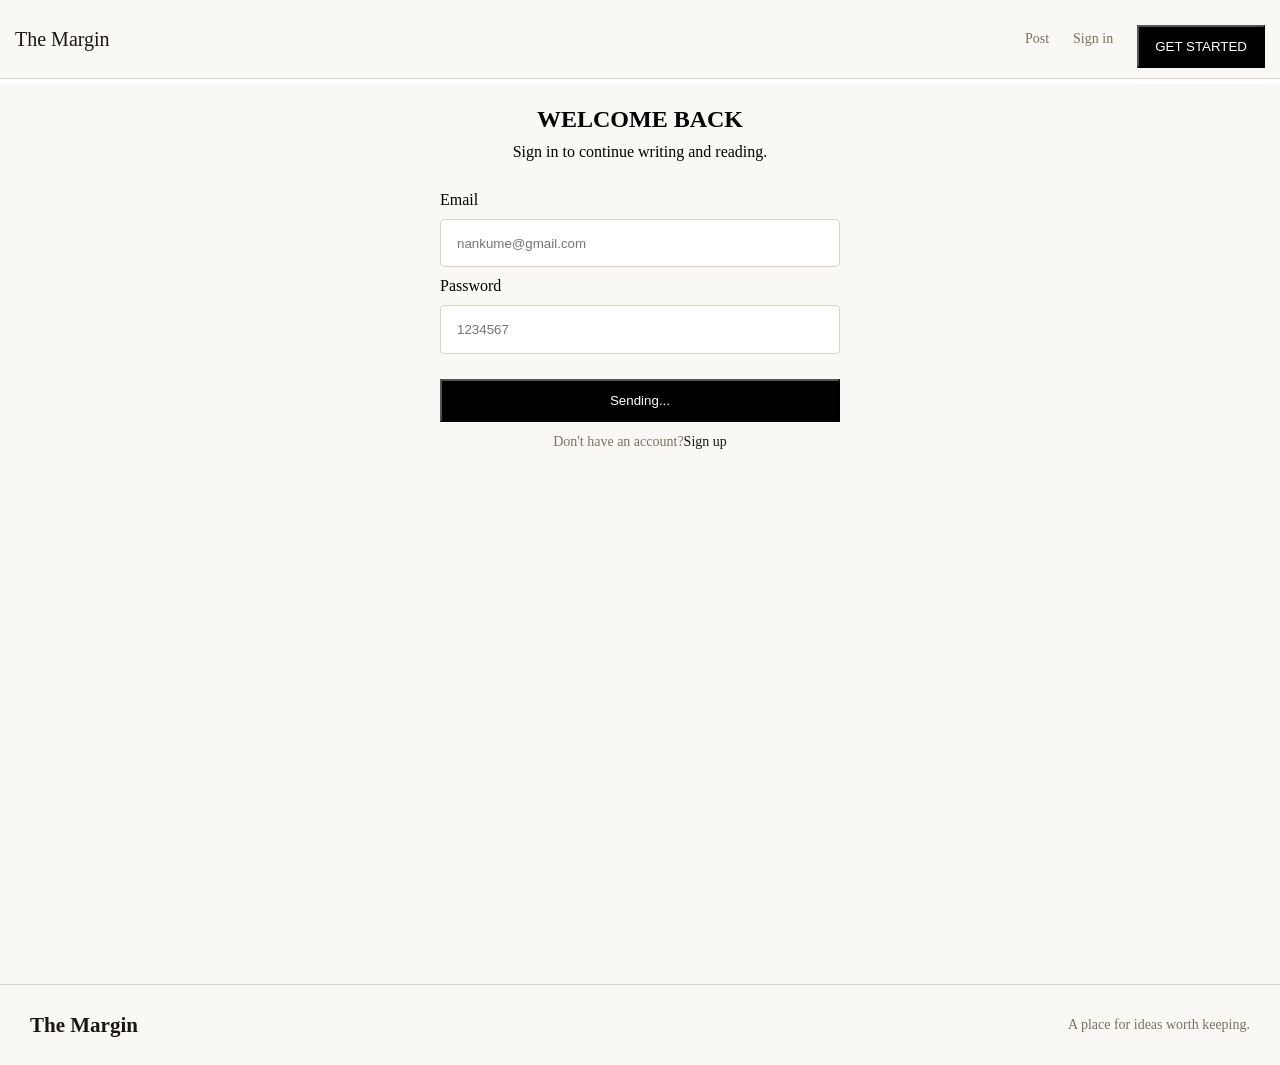
==== home-logged in/logged in .html @ 0592fa06 "initial commit" ====
<!DOCTYPE html>
<html lang="en">
<head>
    <meta charset="UTF-8">
    <meta name="viewport" content="width=device-width, initial-scale=1.0">
    <title>Register</title>
    <link rel="stylesheet" href="logged in .css">
</head>
<body>
<header class="content">
<div class="view">The Margin</div>
<nav>
    <a href="#">Post</a>
<a href="#">Sign in</a>
<button>GET STARTED</button>
</nav>
</header>
<section class="inform">
    <form id="loginForm">

        <h1 class="back">WELCOME BACK</h1>
        <p class="sigh">Sign in to continue writing and reading.</p>
        
        <label class="have">Email</label>
        <input id="email" placeholder="nankume@gmail.com" required>
        <label>Password</label>
        <input id="password" placeholder="1234567" required>
        <button id="submitBtn" type="submit" class="down">Create account</button>
    
    </form>
    <p class="type">Don't have an account? <a class="sign-up" href="../register/register.html">Sign up</a></p>
</section>
<div class="footer">
    <h2>The Margin</h2>
    <p class="place">A place for ideas worth keeping.</p>
</div>
<script src="../home-logged in/API/api.js"></script>
<script>
    async function loginStudent(email, password) { 
  const data = await apiRequest("/api/auth/login", { 
    method: "POST", 
    body: JSON.stringify({ email, password }), 
  }); 
  
  localStorage.setItem("token", data.token); 
  localStorage.setItem("student", JSON.stringify(data.student)); 
  
  return data.student; 
} 
 submitBtn.textContent = "Sending...";

document.getElementById("loginForm").addEventListener("submit", async (e) => { 
  e.preventDefault(); 
  try { 
    await loginStudent( 
      document.getElementById("email").value, 
      document.getElementById("password").value 
    ); 
    window.location.href = "./logged in.html"; 
  } catch (err) { 
    alert(err.message); // e.g. "Invalid email or password" 
  } 
}); 
</script>

</body>
</html>
---- home-logged in/logged in .css ----
* {
    margin: 0;
    padding: 0;
    box-sizing:border-box ;
}
header {
    width: 100%;
    display: flex;
    justify-content: space-between;
    background-color:#FAF8F4;
    border-bottom: 1px solid;
    align-items: center;
    padding-bottom: 10px;
    border-color: #D9D2C5;
}
.view {
    display: flex;
    margin-top:10px ;
    align-items: center;
   gap: 1px;
 padding-left: 15px;
 font-weight: 400;
 font-size: 20px;
 color: #1A1610;

}
a {
    text-decoration: none;
    color: #7A7060;
    font-size: 14px;
    font-weight: 400;

}
nav {
    display: flex;
    justify-content: space-evenly;
    gap: 24px;
    align-items: center;
    margin-top: 10px;
    padding-right: 15px;
}
.inform {
    width: 100%;
    height: 100vh;
    display: flex;
   background-color: #FAF8F4;
    align-items: flex-start;
    flex-direction: column;
    margin-top: 5px;
}

form {
    display: flex;
    flex-direction: column;
    justify-content: center;
    align-self: center;
    padding-bottom: 12px;
    padding-left: 16px;
    padding-right: 16px;
    padding-top: 12px;
    margin-top: 10px;
    gap: 10px;
}
.have {
    margin-top: 20px;
}
.back {
    align-self: center;
}
.sigh {
    align-self: center;
}
input {
    width: 400px;
    height: 48.4px;
    border-radius: 4px;
    border: 1px solid;
    padding-top: 12px;
    padding-right: 16px;
    padding-left: 16px;
    padding-bottom: 12px;
    border-color: rgba(217, 210, 197, 1);
}
button {
    background-color: black;
    color: white;
    padding-top: 12px ;
    padding-right: 16px;
    padding-bottom: 12px;
    padding-left: 16px;
    margin-top: 15px ;
}
.type {
    display: flex;
    align-self: center;
    justify-content: center;
    font-weight: 400;
    font-size: 14px;
    color: #7A7060;
}
.footer {
    display: flex;
    justify-content: space-between;
    border-top: 1px solid;
height:60px ;
align-items: center;
border-color:#D9D2C5 ;
padding-top: 40px;
padding-bottom: 40px;
padding-left: 30px;
padding-right: 30px;
background-color: #FAF8F4;
color: #1A1610;
font-size: 14px;
font-weight: 400;
}
.place {
    font-size: 14px;
    font-weight: 400;
    color: #7A7060;
}

.sign-up{
    text-decoration: none;
    color: #1A1610
}
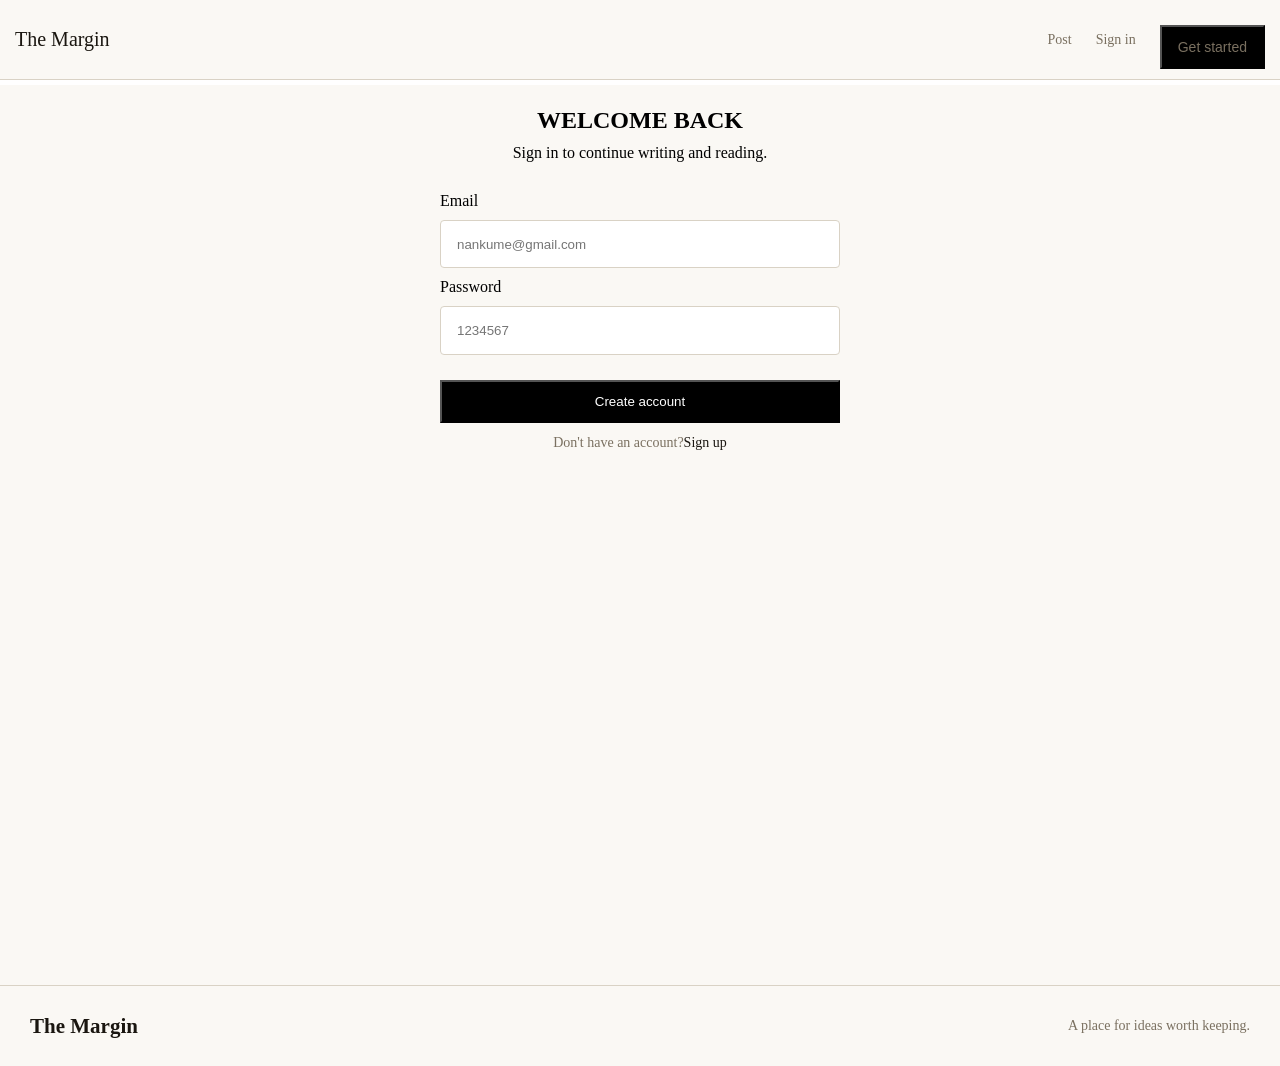
==== commit cbea5c6f: "initial commit" ====
--- a/home-logged in/logged in .html
+++ b/home-logged in/logged in .html
@@ -9,10 +9,14 @@
 <body>
 <header class="content">
 <div class="view">The Margin</div>
-<nav>
-    <a href="#">Post</a>
-<a href="#">Sign in</a>
-<button>GET STARTED</button>
+<nav id="not-login">
+    <a href="../index.html">Post</a>
+    <a href="./logged in .html">Sign in</a>
+    <button><a href="../register/register.html">Get started</a></button>
+</nav>
+<nav id="login" style="display: none;">
+    <a href="../index.html">Post</a>
+    <button class="write-post" style="background-color: #b8651a;"><a href="./Blog details/CULTURE/Culture.html">Write</a></button>
 </nav>
 </header>
 <section class="inform">
@@ -36,31 +40,47 @@
 </div>
 <script src="../home-logged in/API/api.js"></script>
 <script>
-    async function loginStudent(email, password) { 
-  const data = await apiRequest("/api/auth/login", { 
-    method: "POST", 
-    body: JSON.stringify({ email, password }), 
-  }); 
-  
-  localStorage.setItem("token", data.token); 
-  localStorage.setItem("student", JSON.stringify(data.student)); 
-  
-  return data.student; 
-} 
- submitBtn.textContent = "Sending...";
+    const token = localStorage.getItem("token");
 
-document.getElementById("loginForm").addEventListener("submit", async (e) => { 
-  e.preventDefault(); 
-  try { 
-    await loginStudent( 
-      document.getElementById("email").value, 
-      document.getElementById("password").value 
-    ); 
-    window.location.href = "./logged in.html"; 
-  } catch (err) { 
-    alert(err.message); // e.g. "Invalid email or password" 
-  } 
-}); 
+    if (token == null || token == "") {
+        document.getElementById("not-login").style.display = "flex";
+        document.getElementById("login").style.display = "none";
+    } else {
+        document.getElementById("not-login").style.display = "none";
+        document.getElementById("login").style.display = "flex";
+    }
+
+    const submitBtn = document.getElementById("submitBtn");
+
+    async function loginStudent(email, password) {
+      const data = await apiRequest("/api/auth/login", {
+        method: "POST",
+        body: JSON.stringify({ email, password }),
+      });
+
+      localStorage.setItem("token", data.token);
+      localStorage.setItem("student", JSON.stringify(data.student));
+      return data.student;
+    }
+
+    document.getElementById("loginForm").addEventListener("submit", async (e) => {
+      e.preventDefault();
+      submitBtn.disabled = true;
+      submitBtn.textContent = "Sending...";
+
+      try {
+        await loginStudent(
+          document.getElementById("email").value.trim(),
+          document.getElementById("password").value
+        );
+        window.location.href = "../index.html";
+      } catch (err) {
+        alert(err.message || "Login failed. Please try again.");
+      } finally {
+        submitBtn.disabled = false;
+        submitBtn.textContent = "Create account";
+      }
+    });
 </script>
 
 </body>
